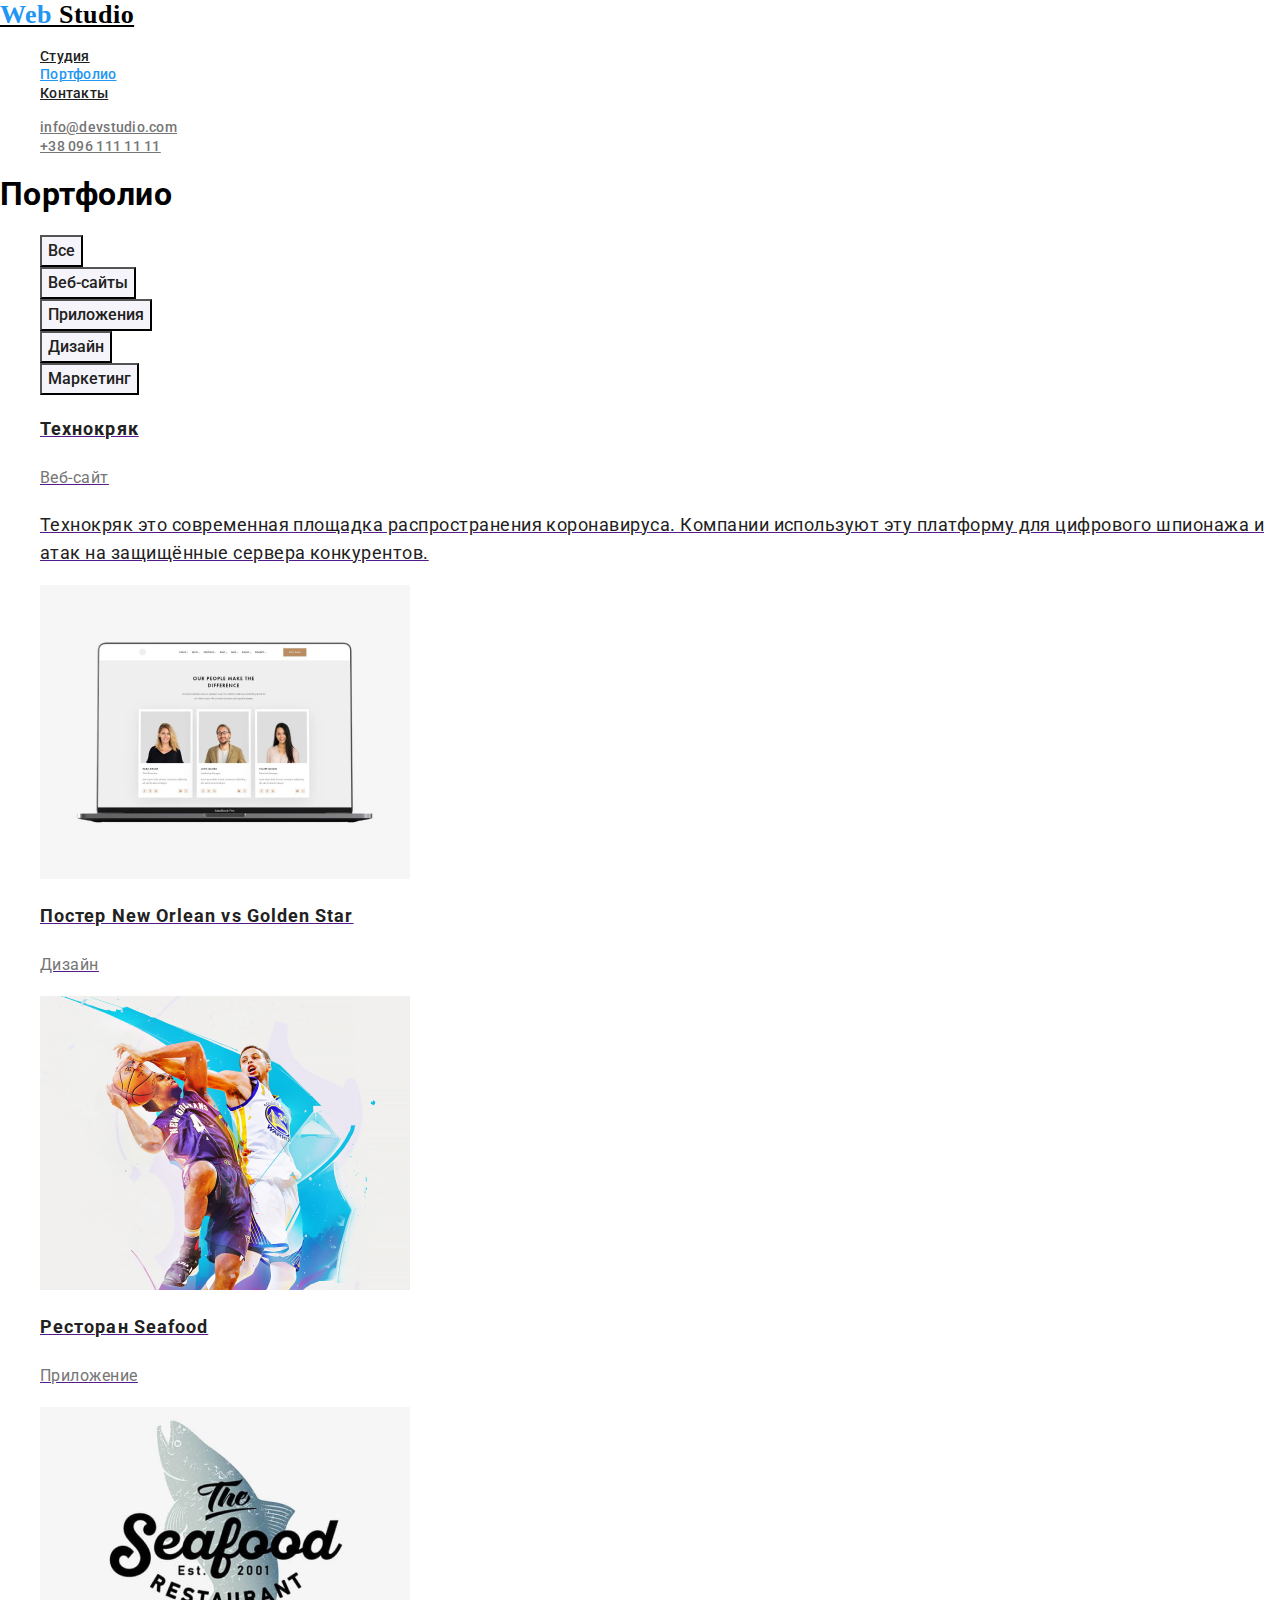
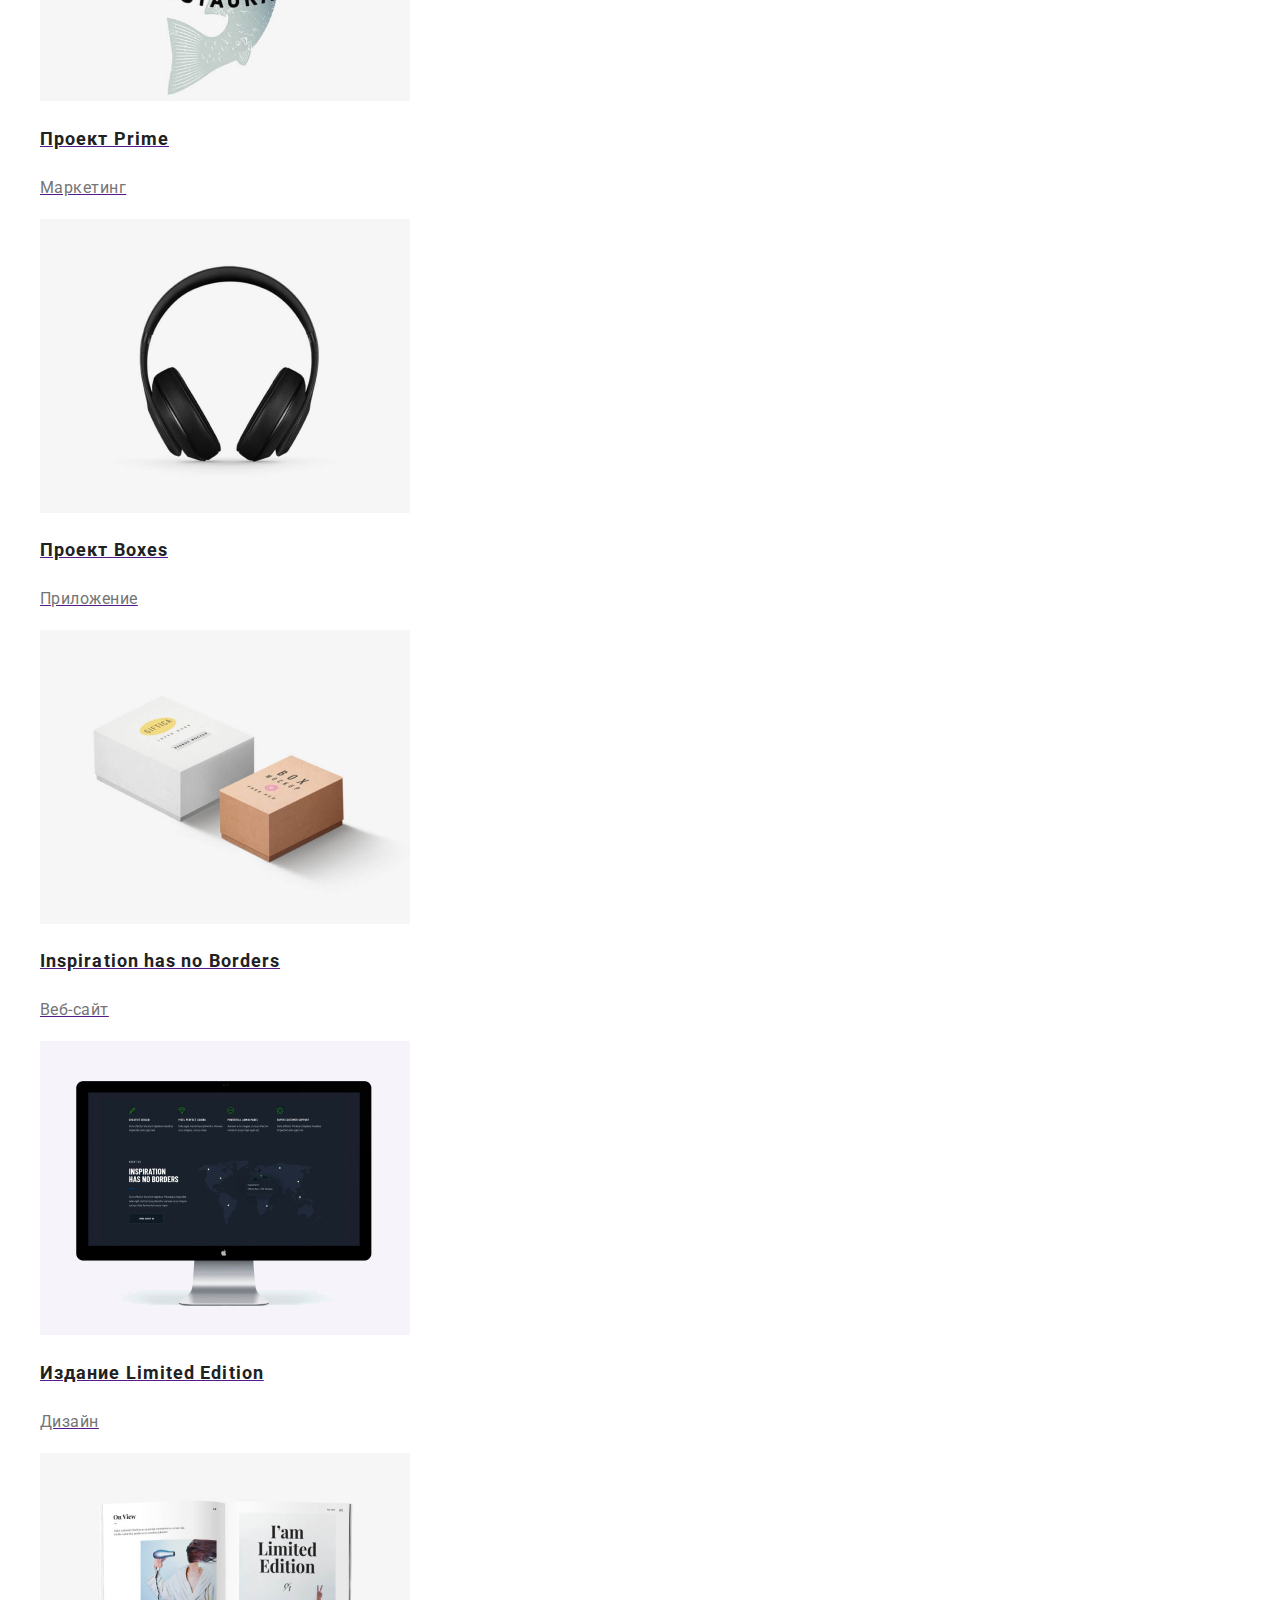
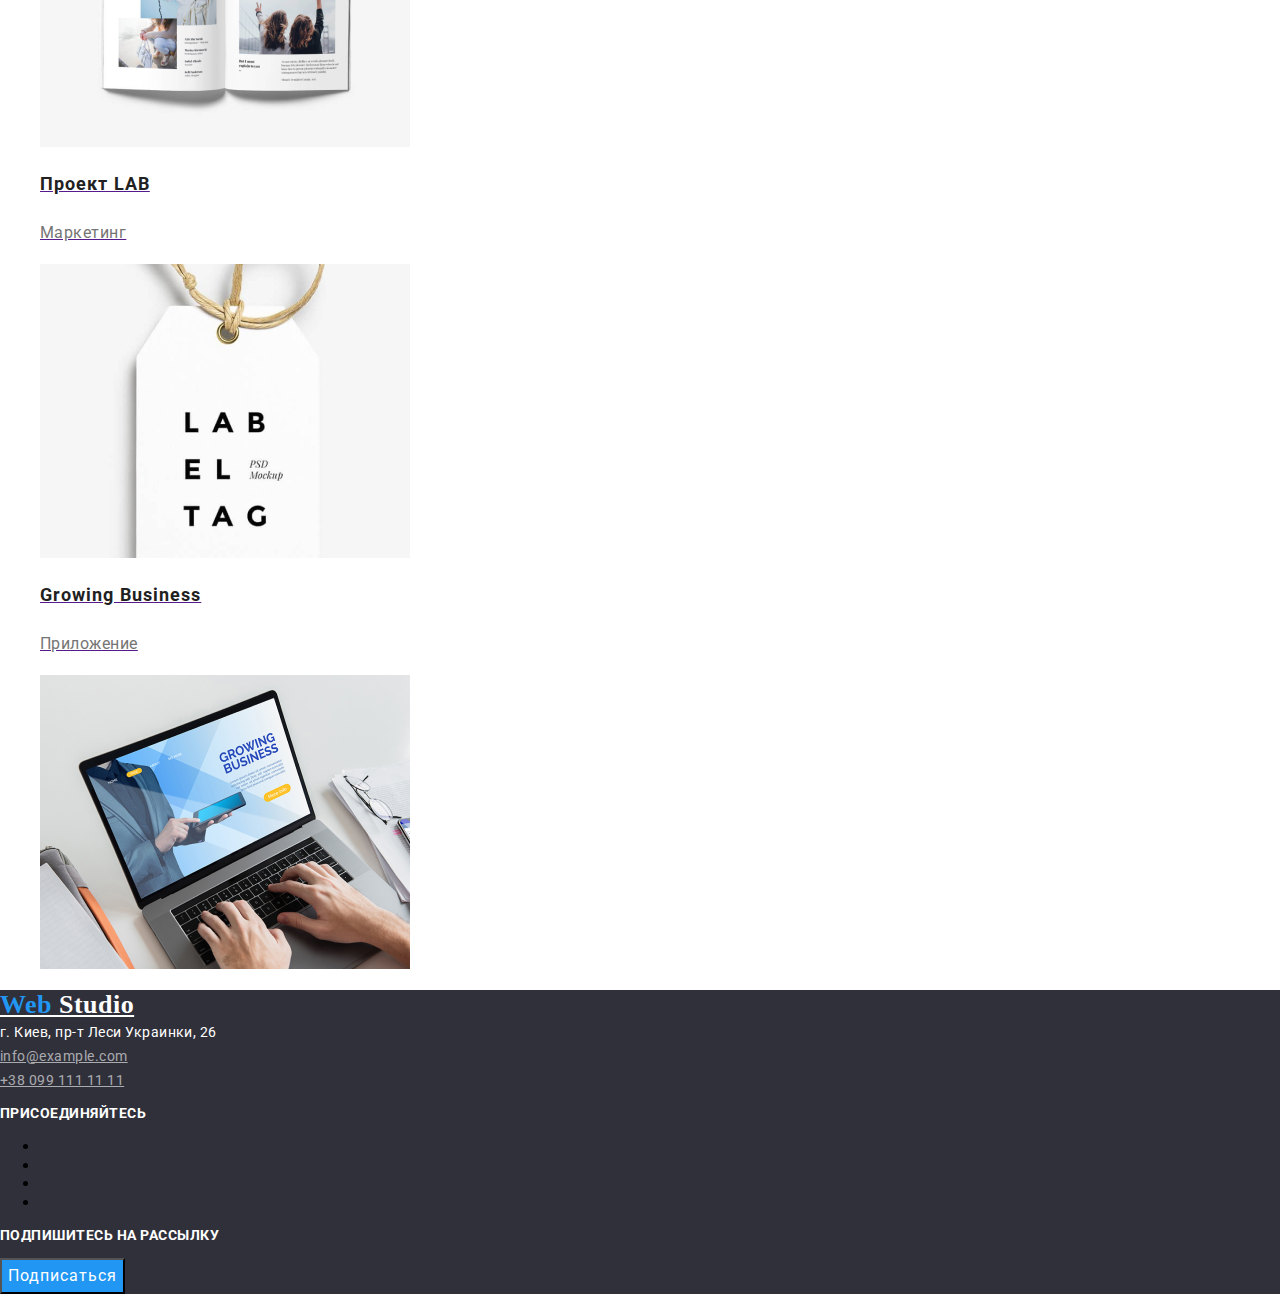
==== portfolio.html @ f07bfd19 "Copied files from hw 2" ====
<!DOCTYPE html>
<html lang="ru">
  <head>
    <meta charset="UTF-8" />
    <meta name="viewport" content="width=device-width, initial-scale=1.0" />
    <title>Портфолио</title>
    <link
      href="https://fonts.googleapis.com/css2?family=Raleway:wght@700&family=Roboto:wght@400;500;700;900&display=swap"
      rel="stylesheet"
    />
    <link rel="stylesheet" href="./css/normalize.css" />
    <link rel="stylesheet" href="./css/common.css" />
    <link rel="stylesheet" href="./css/main.css" />
  </head>
  <body>
    <!-- Header container -->
    <header>
      <nav>
        <a href="/" class="logo"><span class="logo-web">Web</span> Studio</a>

        <ul class="navigation list">
          <li><a href="./index.html" class="link">Студия</a></li>
          <li><a href="./portfolio.html" class="link current">Портфолио</a></li>
          <li><a href="" class="link">Контакты</a></li>
        </ul>
      </nav>

      <ul class="contacts-nav list">
        <li>
          <a href="mailto:info@devstudio.com">info@devstudio.com</a>
        </li>
        <li>
          <a href="tel:+380961111111">+38 096 111 11 11</a>
        </li>
      </ul>
    </header>
    <main>
      <section>
        <h1>Портфолио</h1>
        <!-- Панель кнопок навигации -->
        <ul class="work-types list">
          <li>
            <button class="portfolio-button" type="button">Все</button>
          </li>
          <li>
            <button class="portfolio-button" type="button">Веб-сайты</button>
          </li>
          <li>
            <button class="portfolio-button" type="button">Приложения</button>
          </li>
          <li>
            <button class="portfolio-button" type="button">Дизайн</button>
          </li>
          <li>
            <button class="portfolio-button" type="button">Маркетинг</button>
          </li>
        </ul>

        <!-- Список работ -->
        <ul class="list">
          <li>
            <a href="">
              <h2 class="portfolio-title">Технокряк</h2>
              <p class="portfolio-text">Веб-сайт</p>
              <p class="description">
                Технокряк это современная площадка распространения коронавируса.
                Компании используют эту платформу для цифрового шпионажа и атак
                на защищённые сервера конкурентов.
              </p>
              <img
                src="./images/portfolio/img1.jpg"
                alt="Веб-сайт Технокряк"
                width="370"
              />
            </a>
          </li>
          <li>
            <a href="">
              <h2 class="portfolio-title">Постер New Orlean vs Golden Star</h2>
              <p class="portfolio-text">Дизайн</p>
              <img
                src="./images/portfolio/img2.jpg"
                alt="Постер New Orlean vs Golden Star"
                width="370"
              />
            </a>
          </li>
          <li>
            <a href="">
              <h2 class="portfolio-title">Ресторан Seafood</h2>
              <p class="portfolio-text">Приложение</p>
              <img
                src="./images/portfolio/img3.jpg"
                alt="Приложение ресторана Seafood"
                width="370"
              />
            </a>
          </li>
          <li>
            <a href="">
              <h2 class="portfolio-title">Проект Prime</h2>
              <p class="portfolio-text">Маркетинг</p>
              <img
                src="./images/portfolio/img4.jpg"
                alt="Проект Prime"
                width="370"
              />
            </a>
          </li>
          <li>
            <a href="">
              <h2 class="portfolio-title">Проект Boxes</h2>
              <p class="portfolio-text">Приложение</p>
              <img
                src="./images/portfolio/img5.jpg"
                alt="Приложение Проект Boxes"
                width="370"
              />
            </a>
          </li>
          <li>
            <a href="">
              <h2 class="portfolio-title" lang="en">
                Inspiration has no Borders
              </h2>
              <p class="portfolio-text">Веб-сайт</p>
              <img
                src="./images/portfolio/img6.jpg"
                alt="Веб-сайт Inspiration has no Borders"
                width="370"
              />
            </a>
          </li>
          <li>
            <a href="">
              <h2 class="portfolio-title">Издание Limited Edition</h2>
              <p class="portfolio-text">Дизайн</p>
              <img
                src="./images/portfolio/img7.jpg"
                alt="Дизайн Издания Limited Edition"
                width="370"
              />
            </a>
          </li>
          <li>
            <a href="">
              <h2 class="portfolio-title">Проект LAB</h2>
              <p class="portfolio-text">Маркетинг</p>
              <img
                src="./images/portfolio/img8.jpg"
                alt="Проект LAB"
                width="370"
              />
            </a>
          </li>
          <li>
            <a href="">
              <h2 class="portfolio-title" lang="en">Growing Business</h2>
              <p class="portfolio-text">Приложение</p>
              <img
                src="./images/portfolio/img9.jpg"
                alt="Приложение Growing Business"
                width="370"
              />
            </a>
          </li>
        </ul>
      </section>
    </main>
    <!-- Footer container-->
    <footer class="footer">
      <div>
        <a href="/" class="footer-logo"
          ><span class="logo-web">Web</span> Studio</a
        >
        <address class="adress">
          г. Киев, пр-т Леси Украинки, 26 <br />
          <a href="mailto:info@example.com">info@example.com</a><br />
          <a href="tel:+380991111111">+38 099 111 11 11</a>
        </address>
      </div>

      <div>
        <p class="footer-title">Присоединяйтесь</p>
        <ul>
          <li>
            <a href="" aria-label="ссылка Инстаграм"></a>
          </li>
          <li>
            <a href="" aria-label="ссылка Твиттер"></a>
          </li>
          <li>
            <a href="" aria-label="ссылка Фейсбук"></a>
          </li>
          <li>
            <a href="" aria-label="ссылка Линкедин"></a>
          </li>
        </ul>
      </div>

      <div>
        <p class="footer-title">Подпишитесь на рассылку</p>
        <button class="button">Подписаться</button>
      </div>
    </footer>
  </body>
</html>
---- css/main.css ----
/*секция Преимущества  внимание к деталям - hover */
/* Контакты hover +focus */

/* основной color: #212121; секции*/
/* вторичный color: #757575; абзацы */
/* белый color: #FFFFFF; h1, футер, чем мы занимаемся */
/* синий акцент color: #2196F3; ховер, фон кнопок, синий цвет */
/* футер rgba(255, 255, 255, 0.6); */
/* вторичный background: #F5F4FA */

:root {
  --primary-text-color: #757575;
  --title-text-color: #212121;
  --accent-color: #2196f3;
  --white-color: #ffffff;
}
body {
  /* color: #212121; */
  background-color: var(--white-color);

  font-family: Roboto, sans-serif;
  font-weight: 700;
  letter-spacing: 0.03em;
}
h3 {
  color: var(--title-text-color);

  font-size: 14px;
  line-height: 1.14;
  text-transform: uppercase;
}
.list {
  list-style: none;
}

/* Header/Navigation */
.logo {
  color: #000000;

  font-family: Raleway sans-serif;
  font-size: 26px;
  line-height: 1.19;
}
.logo-web {
  color: var(--accent-color);

  font-family: Raleway sans-serif;
  font-size: 26px;
  line-height: 1.19;
}

.navigation .link {
  color: var(--title-text-color);

  font-weight: 500;
  font-size: 14px;
  line-height: 1.14;
  letter-spacing: 0.02em;
}
.navigation .link:hover,
.navigation .link:focus {
  color: var(--accent-color);
}
.navigation .link.current {
  color: var(--accent-color);
}

.contacts-nav a {
  color: var(--primary-text-color);

  font-weight: 500;
  font-size: 14px;
  line-height: 1.14;
  letter-spacing: 0.02em;
}
.contacts-nav a:hover,
.contacts-nav a:focus {
  color: var(--accent-color);
}

/* Hero section 1 */
.hero {
}
.hero-title {
  color: var(--white-color);
  background-color: rgba(47, 48, 58, 0.8);

  font-weight: 900;
  font-size: 44px;
  line-height: 1.36;
  text-align: center;
  letter-spacing: 0.06em;
  text-transform: uppercase;
}
.button {
  font-family: inherit;
  color: var(--white-color);
  background-color: var(--accent-color);

  font-size: 16px;
  line-height: 1.875;
  letter-spacing: 0.06em;

  text-align: center;
}

/* Sections */
.section {
}
.section-title {
  color: var(--title-text-color);

  font-size: 36px;
  line-height: 1.17;
  text-align: center;
}
.section-text {
  color: var(--primary-text-color);

  font-weight: 400;
  font-size: 14px;
  line-height: 1.71;
}

.work-item h3 {
  color: var(--white-color);
  background-color: rgba(47, 48, 58, 0.8);

  font-size: 14px;
  line-height: 1.14;
  text-transform: uppercase;
}
.team-title {
  color: var(--title-text-color);

  font-weight: 500;
  font-size: 16px;
  line-height: 1.19;
  text-transform: none;
}
.team-text {
  color: var(--primary-text-color);

  font-weight: 400;
  font-size: 16px;
  line-height: 1.19;
}

/* Footer */
.footer {
  background-color: #2f303a;
}
.footer-logo {
  color: var(--white-color);

  font-family: Raleway sans-serif;
  font-size: 26px;
  line-height: 1.19;
}
.adress {
  color: var(--white-color);

  font-style: normal;
  font-weight: 400;
  font-size: 14px;
  line-height: 1.71;
}
.adress a {
  color: rgba(255, 255, 255, 0.6);
}
.footer-title {
  color: var(--white-color);

  font-size: 14px;
  line-height: 1.14;
  text-transform: uppercase;
}

/* ПОРТФОЛИО */
.work-types {
}
.portfolio-button {
  color: var(--title-text-color);
  background-color: #f5f4fa;

  font-weight: 500;
  font-size: 16px;
  line-height: 1.625;
}
.work-types button:hover,
.work-types button:focus {
  color: var(--white-color);
  background-color: var(--accent-color);
}

.portfolio-title {
  color: var(--title-text-color);

  font-size: 18px;
  line-height: 2;
  letter-spacing: 0.06em;
}
.portfolio-text {
  color: var(--primary-text-color);

  font-weight: 400;
  font-size: 16px;
  line-height: 1.875;
}
.description {
  color: var(--title-text-color);

  font-weight: normal;
  font-size: 18px;
  line-height: 1.56;
}
.description:hover {
  color: var(--white-color);
  background-color: var(--accent-color);
}
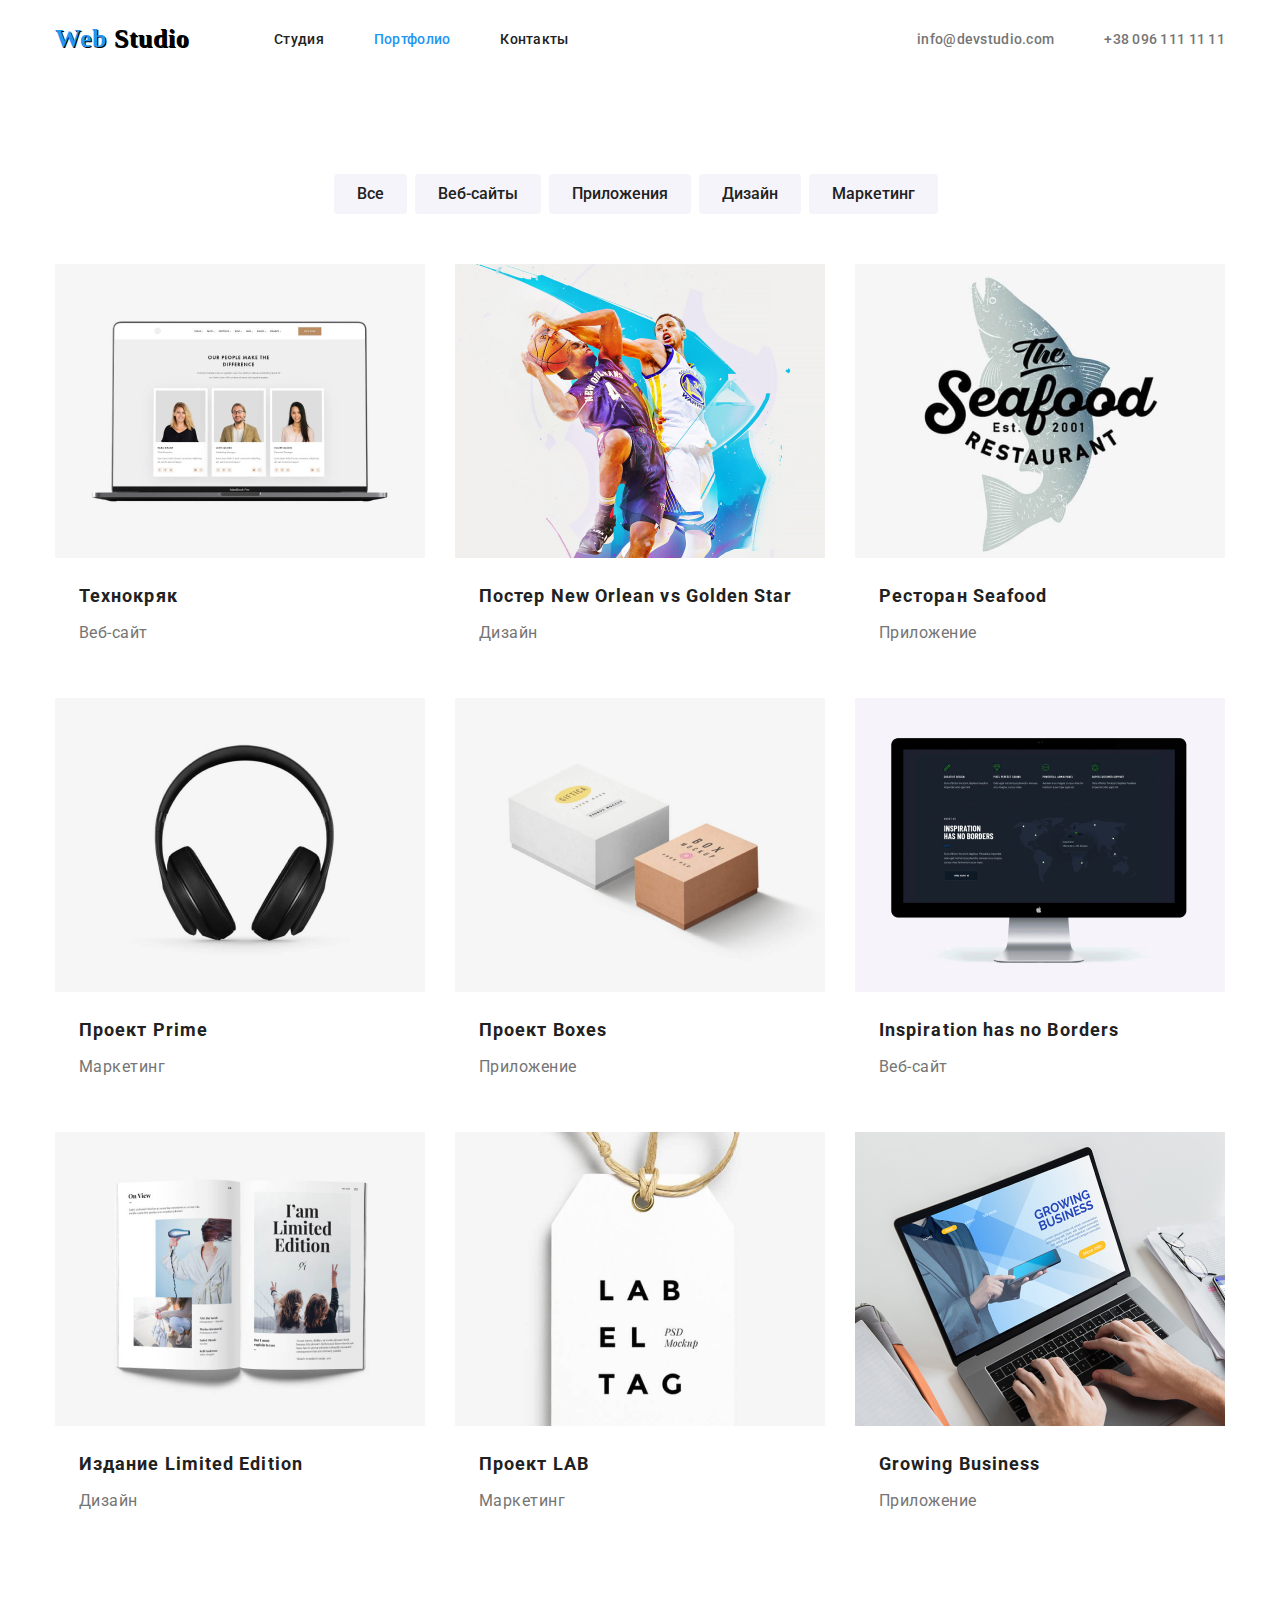
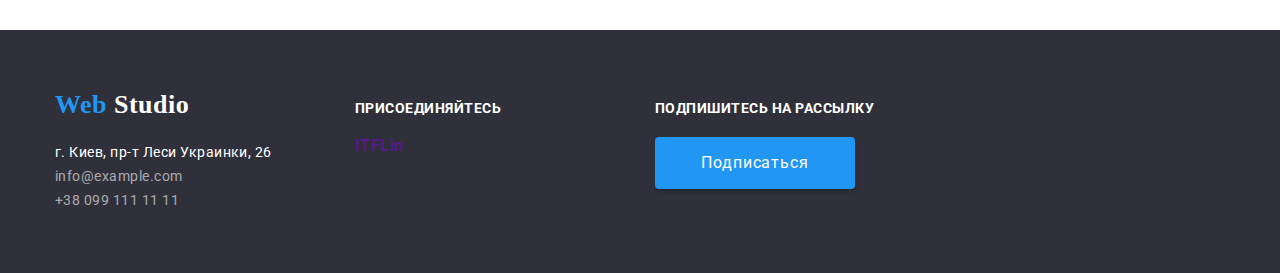
==== commit 503b62c2: "Add flexbox" ====
--- a/portfolio.html
+++ b/portfolio.html
@@ -15,192 +15,242 @@
   <body>
     <!-- Header container -->
     <header>
-      <nav>
-        <a href="/" class="logo"><span class="logo-web">Web</span> Studio</a>
-
-        <ul class="navigation list">
-          <li><a href="./index.html" class="link">Студия</a></li>
-          <li><a href="./portfolio.html" class="link current">Портфолио</a></li>
-          <li><a href="" class="link">Контакты</a></li>
-        </ul>
-      </nav>
-
-      <ul class="contacts-nav list">
-        <li>
-          <a href="mailto:info@devstudio.com">info@devstudio.com</a>
-        </li>
-        <li>
-          <a href="tel:+380961111111">+38 096 111 11 11</a>
-        </li>
-      </ul>
-    </header>
-    <main>
-      <section>
-        <h1>Портфолио</h1>
-        <!-- Панель кнопок навигации -->
-        <ul class="work-types list">
-          <li>
-            <button class="portfolio-button" type="button">Все</button>
+      <div class="container main-nav">
+        <nav class="main-nav">
+          <a href="/" class="logo"> <span class="logo-web">Web</span> Studio</a>
+
+          <ul class="navigation list">
+            <li class="nav-item">
+              <a href="./index.html" class="link">Студия</a>
+            </li>
+            <li class="nav-item">
+              <a href="./portfolio.html" class="link current">Портфолио</a>
+            </li>
+            <li class="nav-item">
+              <a href="" class="link">Контакты</a>
+            </li>
+          </ul>
+        </nav>
+
+        <ul class="contacts-nav list">
+          <li class="item">
+            <a href="mailto:info@devstudio.com">info@devstudio.com</a>
           </li>
-          <li>
-            <button class="portfolio-button" type="button">Веб-сайты</button>
-          </li>
-          <li>
-            <button class="portfolio-button" type="button">Приложения</button>
-          </li>
-          <li>
-            <button class="portfolio-button" type="button">Дизайн</button>
-          </li>
-          <li>
-            <button class="portfolio-button" type="button">Маркетинг</button>
-          </li>
-        </ul>
-
-        <!-- Список работ -->
-        <ul class="list">
-          <li>
-            <a href="">
-              <h2 class="portfolio-title">Технокряк</h2>
-              <p class="portfolio-text">Веб-сайт</p>
-              <p class="description">
-                Технокряк это современная площадка распространения коронавируса.
-                Компании используют эту платформу для цифрового шпионажа и атак
-                на защищённые сервера конкурентов.
-              </p>
-              <img
-                src="./images/portfolio/img1.jpg"
-                alt="Веб-сайт Технокряк"
-                width="370"
-              />
-            </a>
-          </li>
-          <li>
-            <a href="">
-              <h2 class="portfolio-title">Постер New Orlean vs Golden Star</h2>
-              <p class="portfolio-text">Дизайн</p>
-              <img
-                src="./images/portfolio/img2.jpg"
-                alt="Постер New Orlean vs Golden Star"
-                width="370"
-              />
-            </a>
-          </li>
-          <li>
-            <a href="">
-              <h2 class="portfolio-title">Ресторан Seafood</h2>
-              <p class="portfolio-text">Приложение</p>
-              <img
-                src="./images/portfolio/img3.jpg"
-                alt="Приложение ресторана Seafood"
-                width="370"
-              />
-            </a>
-          </li>
-          <li>
-            <a href="">
-              <h2 class="portfolio-title">Проект Prime</h2>
-              <p class="portfolio-text">Маркетинг</p>
-              <img
-                src="./images/portfolio/img4.jpg"
-                alt="Проект Prime"
-                width="370"
-              />
-            </a>
-          </li>
-          <li>
-            <a href="">
-              <h2 class="portfolio-title">Проект Boxes</h2>
-              <p class="portfolio-text">Приложение</p>
-              <img
-                src="./images/portfolio/img5.jpg"
-                alt="Приложение Проект Boxes"
-                width="370"
-              />
-            </a>
-          </li>
-          <li>
-            <a href="">
-              <h2 class="portfolio-title" lang="en">
-                Inspiration has no Borders
-              </h2>
-              <p class="portfolio-text">Веб-сайт</p>
-              <img
-                src="./images/portfolio/img6.jpg"
-                alt="Веб-сайт Inspiration has no Borders"
-                width="370"
-              />
-            </a>
-          </li>
-          <li>
-            <a href="">
-              <h2 class="portfolio-title">Издание Limited Edition</h2>
-              <p class="portfolio-text">Дизайн</p>
-              <img
-                src="./images/portfolio/img7.jpg"
-                alt="Дизайн Издания Limited Edition"
-                width="370"
-              />
-            </a>
-          </li>
-          <li>
-            <a href="">
-              <h2 class="portfolio-title">Проект LAB</h2>
-              <p class="portfolio-text">Маркетинг</p>
-              <img
-                src="./images/portfolio/img8.jpg"
-                alt="Проект LAB"
-                width="370"
-              />
-            </a>
-          </li>
-          <li>
-            <a href="">
-              <h2 class="portfolio-title" lang="en">Growing Business</h2>
-              <p class="portfolio-text">Приложение</p>
-              <img
-                src="./images/portfolio/img9.jpg"
-                alt="Приложение Growing Business"
-                width="370"
-              />
-            </a>
-          </li>
-        </ul>
-      </section>
-    </main>
-    <!-- Footer container-->
-    <footer class="footer">
-      <div>
-        <a href="/" class="footer-logo"
-          ><span class="logo-web">Web</span> Studio</a
-        >
-        <address class="adress">
-          г. Киев, пр-т Леси Украинки, 26 <br />
-          <a href="mailto:info@example.com">info@example.com</a><br />
-          <a href="tel:+380991111111">+38 099 111 11 11</a>
-        </address>
-      </div>
-
-      <div>
-        <p class="footer-title">Присоединяйтесь</p>
-        <ul>
-          <li>
-            <a href="" aria-label="ссылка Инстаграм"></a>
-          </li>
-          <li>
-            <a href="" aria-label="ссылка Твиттер"></a>
-          </li>
-          <li>
-            <a href="" aria-label="ссылка Фейсбук"></a>
-          </li>
-          <li>
-            <a href="" aria-label="ссылка Линкедин"></a>
+          <li class="item">
+            <a href="tel:+380961111111">+38 096 111 11 11</a>
           </li>
         </ul>
       </div>
-
-      <div>
-        <p class="footer-title">Подпишитесь на рассылку</p>
-        <button class="button">Подписаться</button>
+    </header>
+
+    <main>
+      <section>
+        <h1 class="is-hidden">Портфолио</h1>
+
+        <!-- Панель кнопок навигации -->
+        <div class="container">
+          <ul class="work-types list">
+            <li>
+              <button class="portfolio-button" type="button">Все</button>
+            </li>
+            <li>
+              <button class="portfolio-button" type="button">Веб-сайты</button>
+            </li>
+            <li>
+              <button class="portfolio-button" type="button">Приложения</button>
+            </li>
+            <li>
+              <button class="portfolio-button" type="button">Дизайн</button>
+            </li>
+            <li>
+              <button class="portfolio-button" type="button">Маркетинг</button>
+            </li>
+          </ul>
+        </div>
+
+        <!-- Список работ -->
+        <div class="container">
+          <ul class="portfolio-items list">
+            <li class="portfolio-element">
+              <a href="">
+                <img
+                  src="./images/portfolio/img1.jpg"
+                  alt="Веб-сайт Технокряк"
+                  width="370"
+                />
+
+                <div class="portfolio-sign">
+                  <h2 class="portfolio-title">Технокряк</h2>
+                  <p class="portfolio-text">Веб-сайт</p>
+                  <p class="description is-hidden">
+                    Технокряк это современная площадка распространения
+                    коронавируса. Компании используют эту платформу для
+                    цифрового шпионажа и атак на защищённые сервера конкурентов.
+                  </p>
+                </div>
+              </a>
+            </li>
+            <li class="portfolio-element">
+              <a href="">
+                <img
+                  src="./images/portfolio/img2.jpg"
+                  alt="Постер New Orlean vs Golden Star"
+                  width="370"
+                />
+
+                <div class="portfolio-sign">
+                  <h2 class="portfolio-title">
+                    Постер New Orlean vs Golden Star
+                  </h2>
+                  <p class="portfolio-text">Дизайн</p>
+                </div>
+              </a>
+            </li>
+            <li class="portfolio-element">
+              <a href="">
+                <img
+                  src="./images/portfolio/img3.jpg"
+                  alt="Приложение ресторана Seafood"
+                  width="370"
+                />
+
+                <div class="portfolio-sign">
+                  <h2 class="portfolio-title">Ресторан Seafood</h2>
+                  <p class="portfolio-text">Приложение</p>
+                </div>
+              </a>
+            </li>
+            <li class="portfolio-element">
+              <a href="">
+                <img
+                  src="./images/portfolio/img4.jpg"
+                  alt="Проект Prime"
+                  width="370"
+                />
+
+                <div class="portfolio-sign">
+                  <h2 class="portfolio-title">Проект Prime</h2>
+                  <p class="portfolio-text">Маркетинг</p>
+                </div>
+              </a>
+            </li>
+            <li class="portfolio-element">
+              <a href="">
+                <img
+                  src="./images/portfolio/img5.jpg"
+                  alt="Приложение Проект Boxes"
+                  width="370"
+                />
+
+                <div class="portfolio-sign">
+                  <h2 class="portfolio-title">Проект Boxes</h2>
+                  <p class="portfolio-text">Приложение</p>
+                </div>
+              </a>
+            </li>
+            <li class="portfolio-element">
+              <a href="">
+                <img
+                  src="./images/portfolio/img6.jpg"
+                  alt="Веб-сайт Inspiration has no Borders"
+                  width="370"
+                />
+
+                <div class="portfolio-sign">
+                  <h2 class="portfolio-title" lang="en">
+                    Inspiration has no Borders
+                  </h2>
+                  <p class="portfolio-text">Веб-сайт</p>
+                </div>
+              </a>
+            </li>
+            <li class="portfolio-element">
+              <a href="">
+                <img
+                  src="./images/portfolio/img7.jpg"
+                  alt="Дизайн Издания Limited Edition"
+                  width="370"
+                />
+
+                <div class="portfolio-sign">
+                  <h2 class="portfolio-title">Издание Limited Edition</h2>
+                  <p class="portfolio-text">Дизайн</p>
+                </div>
+              </a>
+            </li>
+            <li class="portfolio-element">
+              <a href="">
+                <img
+                  src="./images/portfolio/img8.jpg"
+                  alt="Проект LAB"
+                  width="370"
+                />
+
+                <div class="portfolio-sign">
+                  <h2 class="portfolio-title">Проект LAB</h2>
+                  <p class="portfolio-text">Маркетинг</p>
+                </div>
+              </a>
+            </li>
+            <li class="portfolio-element">
+              <a href="">
+                <img
+                  src="./images/portfolio/img9.jpg"
+                  alt="Приложение Growing Business"
+                  width="370"
+                />
+
+                <div class="portfolio-sign">
+                  <h2 class="portfolio-title" lang="en">Growing Business</h2>
+                  <p class="portfolio-text">Приложение</p>
+                </div>
+              </a>
+            </li>
+          </ul>
+        </div>
+      </section>
+    </main>
+
+    <!-- Footer container-->
+    <footer class="footer">
+      <div class="container footer-main">
+        <div class="footer-contacts">
+          <a href="/" class="footer-logo"
+            ><span class="logo-web">Web</span> Studio</a
+          >
+          <address class="adress">
+            <span class="adr-link"> г. Киев, пр-т Леси Украинки, 26 </span
+            ><br />
+
+            <a class="adr-link" href="mailto:info@example.com"
+              >info@example.com</a
+            ><br />
+            <a href="tel:+380991111111">+38 099 111 11 11</a>
+          </address>
+        </div>
+
+        <div class="footer-join">
+          <p class="footer-title">Присоединяйтесь</p>
+          <ul class="footer-link list">
+            <li>
+              <a href="" aria-label="ссылка Инстаграм">I</a>
+            </li>
+            <li>
+              <a href="" aria-label="ссылка Твиттер">Т</a>
+            </li>
+            <li>
+              <a href="" aria-label="ссылка Фейсбук">F</a>
+            </li>
+            <li>
+              <a href="" aria-label="ссылка Линкедин">Lin</a>
+            </li>
+          </ul>
+        </div>
+
+        <div class="subscription">
+          <p class="footer-title">Подпишитесь на рассылку</p>
+          <button class="button">Подписаться</button>
+        </div>
       </div>
     </footer>
   </body>
--- a/css/main.css
+++ b/css/main.css
@@ -14,6 +14,16 @@
   --accent-color: #2196f3;
   --white-color: #ffffff;
 }
+html {
+  box-sizing: border-box;
+}
+
+*,
+*::before,
+*::after {
+  box-sizing: inherit;
+}
+
 body {
   /* color: #212121; */
   background-color: var(--white-color);
@@ -22,6 +32,25 @@
   font-weight: 700;
   letter-spacing: 0.03em;
 }
+/* Utilities */
+.container {
+  width: 1200px;
+  padding-left: 15px;
+  padding-right: 15px;
+  margin-right: auto;
+  margin-left: auto;
+  /* outline: 5px solid firebrick; */
+}
+.list {
+  list-style: none;
+  margin: 0;
+  padding: 0;
+}
+
+/* Tags */
+a {
+  text-decoration: none;
+}
 h3 {
   color: var(--title-text-color);
 
@@ -29,17 +58,27 @@
   line-height: 1.14;
   text-transform: uppercase;
 }
-.list {
-  list-style: none;
+img {
+  display: block;
 }
 
 /* Header/Navigation */
+.main-nav {
+  display: flex;
+  align-items: center;
+}
+/* LOGO */
 .logo {
+  display: block;
+  padding-top: 24px;
+  padding-bottom: 25px;
+
   color: #000000;
 
   font-family: Raleway sans-serif;
   font-size: 26px;
   line-height: 1.19;
+  text-shadow: 1px 1px #000000;
 }
 .logo-web {
   color: var(--accent-color);
@@ -49,7 +88,19 @@
   line-height: 1.19;
 }
 
+/* NAVIGATION */
+.navigation {
+  display: flex;
+  margin-left: 85px;
+}
+.navigation .nav-item:not(:last-child) {
+  margin-right: 50px;
+}
 .navigation .link {
+  display: block;
+  padding-top: 32px;
+  padding-bottom: 32px;
+
   color: var(--title-text-color);
 
   font-weight: 500;
@@ -65,7 +116,20 @@
   color: var(--accent-color);
 }
 
+/* CONTACTS */
+.contacts-nav {
+  display: flex;
+  margin-left: auto;
+}
+.contacts-nav .item + .item {
+  margin-left: 50px;
+}
 .contacts-nav a {
+  display: block;
+  padding-top: 32px;
+  padding-bottom: 32px;
+  /* outline: 1px solid tomato; */
+
   color: var(--primary-text-color);
 
   font-weight: 500;
@@ -80,34 +144,50 @@
 
 /* Hero section 1 */
 .hero {
+  text-align: center;
 }
 .hero-title {
+  margin-top: 0;
+  margin-bottom: 90px;
+  /* outline: 2px solid teal; */
+
   color: var(--white-color);
   background-color: rgba(47, 48, 58, 0.8);
 
   font-weight: 900;
   font-size: 44px;
   line-height: 1.36;
-  text-align: center;
   letter-spacing: 0.06em;
   text-transform: uppercase;
 }
 .button {
+  display: inline-block;
+  padding: 10px 32px;
+  min-width: 200px;
+  border-radius: 4px;
+  border: 1px solid transparent;
+  box-shadow: 0px 4px 4px rgba(0, 0, 0, 0.15);
+
+  color: var(--white-color);
+  background-color: var(--accent-color);
+
   font-family: inherit;
-  color: var(--white-color);
-  background-color: var(--accent-color);
-
   font-size: 16px;
   line-height: 1.875;
   letter-spacing: 0.06em;
-
   text-align: center;
 }
 
-/* Sections */
+/* SECTIONS general */
 .section {
+  padding-top: 94px;
+  padding-bottom: 94px;
+}
+.section.no-padding {
+  padding-top: 0;
 }
 .section-title {
+  margin: 0;
   color: var(--title-text-color);
 
   font-size: 36px;
@@ -115,6 +195,9 @@
   text-align: center;
 }
 .section-text {
+  margin-top: 0;
+  margin-bottom: 0;
+
   color: var(--primary-text-color);
 
   font-weight: 400;
@@ -122,13 +205,65 @@
   line-height: 1.71;
 }
 
-.work-item h3 {
+/* Features section 2 */
+.features {
+  display: flex;
+  align-items: center;
+}
+.features-items {
+  width: calc((100% - 3 * 30px) / 4);
+  margin-right: 30px;
+  /* outline: 2px solid crimson; */
+}
+.features-items:nth-child(4n) {
+  margin-right: 0;
+}
+.is-hidden {
+  display: none;
+}
+.features-title,
+.team-title {
+  margin-top: 0;
+  margin-bottom: 10px;
+}
+
+/* Work section 3 */
+.work-item {
+  display: flex;
+}
+.work-element {
+  width: calc((100% - 2 * 30px) / 3);
+  margin-top: 50px;
+  margin-right: 30px;
+}
+.work-element:nth-child(3n) {
+  margin-right: 0;
+}
+.work-title {
+  margin-top: 0;
+  margin-bottom: 0px;
+
   color: var(--white-color);
   background-color: rgba(47, 48, 58, 0.8);
 
   font-size: 14px;
   line-height: 1.14;
   text-transform: uppercase;
+}
+/* Team section 4 */
+.color {
+  background-color: #f5f4fa;
+}
+.team {
+  display: flex;
+}
+.team-element {
+  width: calc((100% - 3 * 30px) / 4);
+  margin-top: 50px;
+  margin-right: 30px;
+}
+.team-element:nth-child(4n) {
+  margin-right: 0;
 }
 .team-title {
   color: var(--title-text-color);
@@ -139,16 +274,63 @@
   text-transform: none;
 }
 .team-text {
+  margin-top: 0;
+  margin-bottom: 16px;
+
   color: var(--primary-text-color);
 
   font-weight: 400;
   font-size: 16px;
   line-height: 1.19;
 }
-
-/* Footer */
+.team-link {
+  display: flex;
+  justify-content: space-between;
+}
+.team-sign {
+  text-align: center;
+  margin: 30px 24px 24px 32px;
+}
+
+/* Clients section 5 */
+.clients {
+  display: flex;
+}
+.clients-element {
+  width: calc((100% - 5 * 30px) / 6);
+  margin-top: 50px;
+  margin-right: 30px;
+  /* outline: 2px solid darkorchid; */
+}
+.clients-element:nth-child(6n) {
+  margin-right: 0;
+}
+
+/* FOOTER general */
 .footer {
   background-color: #2f303a;
+}
+.footer-main {
+  display: flex;
+  align-items: baseline;
+  padding-top: 60px;
+  padding-bottom: 60px;
+}
+.footer-title {
+  margin-top: 0;
+  margin-bottom: 20px;
+
+  color: var(--white-color);
+
+  font-size: 14px;
+  line-height: 1.14;
+  text-transform: uppercase;
+}
+/* Blok 1 Adress */
+.footer-contacts {
+  width: 270px;
+  margin-right: 30px;
+  /* outline: 2px solid palevioletred; */
 }
 .footer-logo {
   color: var(--white-color);
@@ -158,6 +340,8 @@
   line-height: 1.19;
 }
 .adress {
+  margin-top: 20px;
+
   color: var(--white-color);
 
   font-style: normal;
@@ -168,32 +352,82 @@
 .adress a {
   color: rgba(255, 255, 255, 0.6);
 }
-.footer-title {
-  color: var(--white-color);
-
-  font-size: 14px;
-  line-height: 1.14;
-  text-transform: uppercase;
+.adr-link {
+  margin-bottom: 9px;
+}
+
+/* blok 2 Join */
+.footer-join {
+  width: 270px;
+  margin-right: 30px;
+  /* outline: 2px solid palevioletred; */
+}
+.footer-link {
+  display: flex;
+}
+
+/* Blok 3 Subscription */
+.subscription {
+  width: 570px;
+  /* outline: 2px solid palevioletred; */
 }
 
 /* ПОРТФОЛИО */
+/* Панель кнопок навигации */
 .work-types {
+  display: flex;
+  justify-content: center;
+  padding-top: 94px;
 }
 .portfolio-button {
+  padding: 6px 22px;
+  margin-right: 8px;
+  border-radius: 4px;
+  border: 1px solid transparent;
+
   color: var(--title-text-color);
   background-color: #f5f4fa;
 
   font-weight: 500;
   font-size: 16px;
   line-height: 1.625;
+  text-align: center;
 }
 .work-types button:hover,
 .work-types button:focus {
   color: var(--white-color);
   background-color: var(--accent-color);
-}
-
+  box-shadow: 0px 2px 2px rgba(0, 0, 0, 0.12), 0px 1px 2px rgba(0, 0, 0, 0.08),
+    0px 3px 1px rgba(0, 0, 0, 0.1);
+}
+
+/* Список работ */
+.portfolio-items {
+  display: flex;
+  flex-wrap: wrap;
+  padding-top: 50px;
+  padding-bottom: 94px;
+}
+.portfolio-element {
+  width: calc((100% - 2 * 30px) / 3);
+  margin-right: 30px;
+  margin-bottom: 30px;
+  /* outline: 2px solid crimson; */
+}
+.portfolio-element:nth-child(3n) {
+  margin-right: 0;
+}
+.portfolio-element:nth-last-child(-n + 3) {
+  margin-bottom: 0;
+}
+.portfolio-sign {
+  margin: 20px 24px;
+  /* background-color: plum; */
+}
 .portfolio-title {
+  margin-top: 0;
+  margin-bottom: 4px;
+
   color: var(--title-text-color);
 
   font-size: 18px;
@@ -201,6 +435,8 @@
   letter-spacing: 0.06em;
 }
 .portfolio-text {
+  margin: 0;
+
   color: var(--primary-text-color);
 
   font-weight: 400;
@@ -208,6 +444,9 @@
   line-height: 1.875;
 }
 .description {
+  margin-top: 0;
+  margin-bottom: 0;
+
   color: var(--title-text-color);
 
   font-weight: normal;
